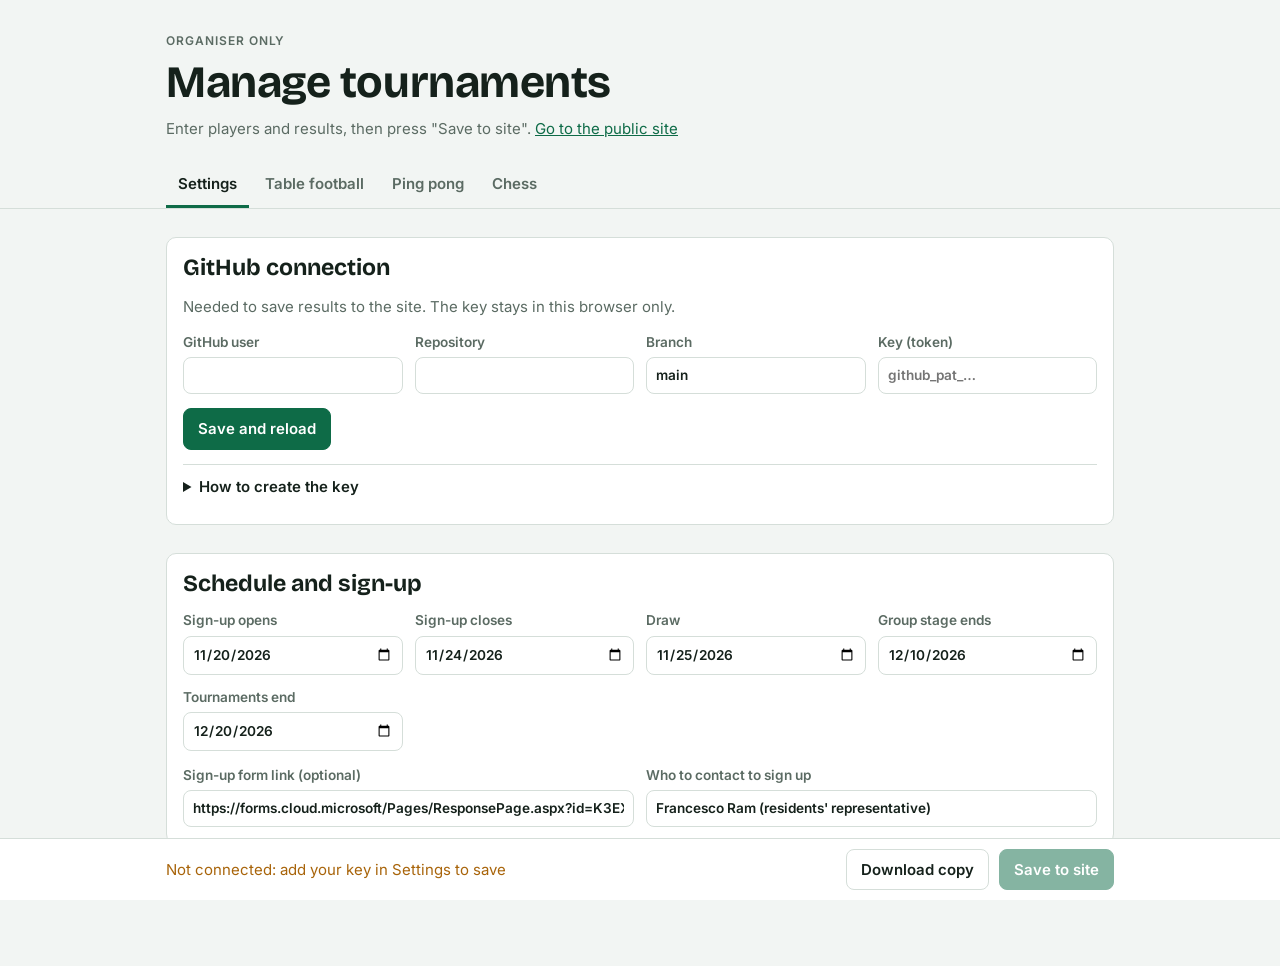
==== admin.html @ b1e3324e "Publish trial draw for ping pong and table football Co-Authored-By: Claude Opus 5.5 <noreply@anthrop" ====
<!doctype html>
<html lang="en">
<head>
<meta charset="utf-8">
<meta name="viewport" content="width=device-width, initial-scale=1, viewport-fit=cover">
<meta name="robots" content="noindex">
<title>Tournament Organiser</title>
<link rel="preconnect" href="https://fonts.googleapis.com">
<link rel="preconnect" href="https://fonts.gstatic.com" crossorigin>
<link rel="stylesheet" href="https://fonts.googleapis.com/css2?family=Bricolage+Grotesque:opsz,wght@12..96,600;12..96,700&family=Inter:wght@400;500;600;700&family=JetBrains+Mono:wght@500;700&display=swap">
<link rel="stylesheet" href="css/style.css?v=20261126c">
<style>
  .match-edit { display: grid; grid-template-columns: 1fr auto 1fr; gap: 8px; align-items: center; padding: 8px 0; border-top: 1px solid var(--line); }
  .match-edit:first-child { border-top: 0; }
  .match-edit .a { text-align: right; }
  .match-edit .inputs { display: flex; gap: 4px; align-items: center; }
  .match-edit.tie .inputs input { border-color: var(--danger); }
  .confirm { display: flex; flex-wrap: wrap; gap: 8px; align-items: center; padding: 10px 12px; border-radius: 8px; background: var(--surface-2); }
  .form-grid { display: grid; gap: 12px; grid-template-columns: repeat(auto-fit, minmax(min(100%, 190px), 1fr)); }
  .form-grid label input, .form-grid label select { width: 100%; }
  #stato.ok { color: var(--ok); } #stato.err { color: var(--danger); } #stato.warn { color: var(--warn); }
</style>
</head>
<body>
<header class="top">
  <div class="wrap">
    <span class="eyebrow">Organiser only</span>
    <h1 style="margin-top:6px">Manage tournaments</h1>
    <p>Enter players and results, then press "Save to site". <a href="./">Go to the public site</a></p>
  </div>
</header>
<nav class="tabs" aria-label="Sections">
  <div class="wrap">
    <a href="#impostazioni" data-tab="impostazioni">Settings</a>
    <a href="#biliardino" data-tab="biliardino" style="--tab-color:var(--biliardino)">Table football</a>
    <a href="#pingpong" data-tab="pingpong" style="--tab-color:var(--pingpong)">Ping pong</a>
    <a href="#scacchi" data-tab="scacchi" style="--tab-color:var(--scacchi)">Chess</a>
  </div>
</nav>
<main class="wrap">
  <div id="view"><p class="muted">Loading…</p></div>
</main>
<div class="savebar">
  <div class="wrap">
    <span id="stato" class="muted">No changes</span>
    <div class="row">
      <button id="scarica" type="button">Download copy</button>
      <button id="salva" type="button" class="primary" disabled>Save to site</button>
    </div>
  </div>
</div>

<script src="js/engine.js?v=20261126c"></script>
<script src="js/vista.js?v=20261126c"></script>
<script>
(function () {
  'use strict';
  var T = window.Tornei, V = window.Vista, esc = V.esc;
  var FILE = 'data/tornei.json';
  var dati = null, sha = null, modificato = false, conferma = null, avviso = {};

  /* ---------- Settings and local storage ---------- */
  function leggi(k) { try { return localStorage.getItem(k); } catch (e) { return null; } }
  function scrivi(k, v) { try { if (v === null) localStorage.removeItem(k); else localStorage.setItem(k, v); } catch (e) {} }

  function repoPredefinito() {
    var h = location.hostname, p = location.pathname.split('/').filter(Boolean);
    if (/\.github\.io$/.test(h)) return { owner: h.split('.')[0], repo: p.length && !/\.html$/.test(p[0]) ? p[0] : h };
    return { owner: '', repo: '' };
  }
  var cfg = (function () {
    var d = repoPredefinito();
    return {
      owner: leggi('tornei.owner') || d.owner,
      repo: leggi('tornei.repo') || d.repo,
      branch: leggi('tornei.branch') || 'main',
      token: leggi('tornei.token') || ''
    };
  })();

  function api(path, opts) {
    opts = opts || {};
    opts.headers = Object.assign({ 'Accept': 'application/vnd.github+json', 'X-GitHub-Api-Version': '2022-11-28' }, opts.headers || {});
    if (cfg.token) opts.headers.Authorization = 'Bearer ' + cfg.token;
    return fetch('https://api.github.com/repos/' + cfg.owner + '/' + cfg.repo + path, opts).then(function (r) {
      return r.json().catch(function () { return {}; }).then(function (j) {
        if (!r.ok) { var e = new Error(j.message || ('Error ' + r.status)); e.status = r.status; throw e; }
        return j;
      });
    });
  }
  function b64enc(s) { return btoa(unescape(encodeURIComponent(s))); }
  function b64dec(s) { return decodeURIComponent(escape(atob(s.replace(/\n/g, '')))); }

  function stato(testo, cls) {
    var el = document.getElementById('stato');
    el.textContent = testo; el.className = cls || 'muted';
  }
  function segnaModifica() {
    modificato = true;
    scrivi('tornei.bozza', JSON.stringify({ dati: dati, sha: sha, quando: Date.now() }));
    stato('Unsaved changes', 'warn');
    document.getElementById('salva').disabled = !cfg.token;
  }

  function carica() {
    var bozza = null;
    try { bozza = JSON.parse(leggi('tornei.bozza') || 'null'); } catch (e) {}
    var p = (cfg.token && cfg.owner && cfg.repo)
      ? api('/contents/' + FILE + '?ref=' + encodeURIComponent(cfg.branch) + '&t=' + Date.now()).then(function (j) { sha = j.sha; return JSON.parse(b64dec(j.content)); })
      : fetch(FILE + '?v=' + Date.now(), { cache: 'no-store' }).then(function (r) { return r.json(); });
    p.then(function (d) {
      dati = d;
      if (bozza && bozza.dati && bozza.sha === sha && JSON.stringify(bozza.dati) !== JSON.stringify(d)) {
        avviso.bozza = bozza;
      }
      stato(cfg.token ? 'Connected to GitHub' : 'Not connected: add your key in Settings to save', cfg.token ? 'ok' : 'warn');
      render();
    }).catch(function (e) {
      document.getElementById('view').innerHTML = '<div class="stack"><p class="notice err">Could not load the data: ' + esc(e.message) +
        '. Check the settings.</p></div>';
      renderImpostazioni(true);
    });
  }

  function salva() {
    if (!cfg.token) { location.hash = '#impostazioni'; return; }
    var btn = document.getElementById('salva');
    btn.disabled = true; stato('Saving…');
    dati.aggiornato = new Date().toISOString();
    var corpo = { message: 'Update tournaments', content: b64enc(JSON.stringify(dati, null, 2) + '\n'), branch: cfg.branch };
    if (sha) corpo.sha = sha;
    api('/contents/' + FILE, { method: 'PUT', body: JSON.stringify(corpo), headers: { 'Content-Type': 'application/json' } })
      .then(function (j) {
        sha = j.content.sha; modificato = false; scrivi('tornei.bozza', null);
        stato('Saved. The public site updates within 1–2 minutes.', 'ok');
      })
      .catch(function (e) {
        btn.disabled = false;
        if (e.status === 409) stato('The file was changed somewhere else. Reload the page and enter your latest changes again.', 'err');
        else if (e.status === 401 || e.status === 403) stato('The GitHub key is not valid or does not have write permission.', 'err');
        else stato('Save failed: ' + e.message, 'err');
      });
  }

  function scaricaCopia() {
    if (!dati) return;
    var blob = new Blob([JSON.stringify(dati, null, 2) + '\n'], { type: 'application/json' });
    var a = document.createElement('a');
    a.href = URL.createObjectURL(blob); a.download = 'tornei.json';
    document.body.appendChild(a); a.click(); a.remove();
  }

  /* ---------- Views ---------- */
  function render() {
    var tab = (location.hash || '#impostazioni').slice(1);
    if (['impostazioni'].concat(T.GIOCHI).indexOf(tab) < 0) tab = 'impostazioni';
    document.querySelectorAll('nav.tabs a').forEach(function (a) {
      if (a.dataset.tab === tab) a.setAttribute('aria-current', 'page'); else a.removeAttribute('aria-current');
    });
    if (!dati) return renderImpostazioni(true);
    if (tab === 'impostazioni') renderImpostazioni(false);
    else renderGioco(tab);
  }

  function renderImpostazioni(soloCollegamento) {
    var h = '<div class="stack-lg">';
    if (avviso.bozza) {
      h += '<div class="confirm"><span>You have unsaved changes from ' + new Date(avviso.bozza.quando).toLocaleString('en-GB') + '.</span>' +
        '<button type="button" data-azione="riprendi-bozza" class="primary">Restore</button><button type="button" data-azione="scarta-bozza">Discard</button></div>';
    }
    h += '<section class="card stack"><h2>GitHub connection</h2>' +
      '<p class="muted">Needed to save results to the site. The key stays in this browser only.</p>' +
      '<div class="form-grid">' +
      campo('cfg-owner', 'GitHub user', cfg.owner) +
      campo('cfg-repo', 'Repository', cfg.repo) +
      campo('cfg-branch', 'Branch', cfg.branch) +
      '<label for="cfg-token">Key (token)<input id="cfg-token" type="password" autocomplete="off" value="' + esc(cfg.token) + '" placeholder="github_pat_…"></label>' +
      '</div><div class="row"><button type="button" class="primary" data-azione="collega">Save and reload</button>' +
      (cfg.token ? '<button type="button" data-azione="scollega">Remove key</button>' : '') + '</div>' +
      '<details><summary>How to create the key</summary><ol style="margin:8px 0 0;padding-left:1.2rem;display:flex;flex-direction:column;gap:4px">' +
      '<li>Open <a href="https://github.com/settings/personal-access-tokens/new" target="_blank" rel="noopener">github.com/settings/personal-access-tokens/new</a>.</li>' +
      '<li>Name: "Tournaments". Expiration: at least until the end of January.</li>' +
      '<li>Repository access: "Only select repositories", then pick the tournaments repository.</li>' +
      '<li>Permissions → Repository permissions → Contents: "Read and write".</li>' +
      '<li>Generate the key, copy it and paste it above. Don\'t share it with anyone.</li></ol></details>' +
      '</section>';

    if (!soloCollegamento && dati) {
      var cal = dati.calendario;
      h += '<section class="card stack"><h2>Schedule and sign-up</h2><div class="form-grid">' +
        campoData('cal-aperturaIscrizioni', 'Sign-up opens', cal.aperturaIscrizioni) +
        campoData('cal-chiusuraIscrizioni', 'Sign-up closes', cal.chiusuraIscrizioni) +
        campoData('cal-sorteggio', 'Draw', cal.sorteggio) +
        campoData('cal-fineGironi', 'Group stage ends', cal.fineGironi) +
        campoData('cal-finali', 'Tournaments end', cal.finali) +
        '</div><div class="form-grid">' +
        campo('gen-linkIscrizioni', 'Sign-up form link (optional)', dati.linkIscrizioni, 'https://forms.gle/…') +
        campo('gen-contatto', 'Who to contact to sign up', dati.contatto) +
        '</div></section>';
    }
    document.getElementById('view').innerHTML = h + '</div>';
  }

  function campo(id, etichetta, valore, ph) {
    return '<label for="' + id + '">' + esc(etichetta) + '<input id="' + id + '" value="' + esc(valore || '') + '"' + (ph ? ' placeholder="' + esc(ph) + '"' : '') + '></label>';
  }
  function campoData(id, etichetta, valore) {
    return '<label for="' + id + '">' + esc(etichetta) + '<input type="date" id="' + id + '" value="' + esc(valore || '') + '"></label>';
  }

  function bottoneConferma(chiave, etichetta, domanda, cls) {
    if (conferma === chiave) {
      return '<div class="confirm"><span>' + esc(domanda) + '</span><button type="button" class="primary" data-azione="' + chiave + '">Yes, go ahead</button>' +
        '<button type="button" data-azione="annulla-conferma">Cancel</button></div>';
    }
    return '<button type="button" class="' + (cls || '') + '" data-chiedi="' + chiave + '">' + esc(etichetta) + '</button>';
  }

  function renderGioco(k) {
    var g = dati.giochi[k], m = V.META[k], n = V.nomi(g);
    var h = '<div class="stack-lg" style="--c:' + m.colore + '">';
    h += '<div class="row" style="justify-content:space-between"><div class="row"><span class="dot"></span><h2>' + esc(m.nome) + '</h2></div>' +
      '<span class="chip">' + esc(V.statoGioco(k, g, dati).testo) + '</span></div>';

    if (g.fase === 'iscrizioni') {
      var righe = (g.iscritti || []).map(function (e) { return e.nome; }).join('\n');
      h += '<section class="card stack"><h3>Players</h3>' +
        '<p class="muted">One entry per line: the team name or nickname if given, otherwise the player\'s name. This list is shown on the public website, so never add room numbers or contact details.' +
        (k === 'biliardino' ? ' A ready team: "Team name (team)". A pair without a team name: "Name + Name". A player alone: just the name, and they are paired at random at the draw.' : '') + '</p>' +
        '<label for="iscritti-' + k + '">List<textarea id="iscritti-' + k + '" data-iscritti="' + k + '" placeholder="' + (k === 'biliardino' ? 'Goal Diggers\nThe Wall\nNick1' : 'Pongasaurus\nSmash Bro\nNet Ninja') + '">' + esc(righe) + '</textarea></label>' +
        '<p class="muted" id="conteggio-' + k + '">' + conteggio(k, g) + '</p>' +
        '<div class="form-grid"><label for="num-' + k + '">Sign-ups shown on the site (used while the list above is empty)<input type="number" min="0" inputmode="numeric" id="num-' + k + '" data-num="' + k + '" value="' + esc(g.numeroIscritti || 0) + '"></label></div></section>';

      h += '<section class="card stack"><h3>Format and draw</h3><div class="form-grid">' +
        '<label for="formato-' + k + '">Format<select id="formato-' + k + '" data-formato="' + k + '">' +
        (k === 'scacchi' ? opt('automatico', 'Based on sign-ups (up to 8: round robin)', g.formato) : '') +
        opt('gironi', 'Groups + knockout', g.formato) +
        opt('campionato', 'One league, random opponents + knockout', g.formato) +
        opt('girone-unico', 'Single round robin, everyone plays everyone', g.formato) + '</select></label>' +
        (g.formato === 'gironi' ? numero('ng-' + k, 'Number of groups (empty = automatic)', g.numGironi || '', 'numGironi') : '') +
        (g.formato === 'campionato' ? numero('opp-' + k, 'Matches per team', g.avversari || 4, 'avversari') : '') +
        (g.formato !== 'girone-unico' && g.formato !== 'automatico' ? numero('q-' + k, g.formato === 'campionato' ? 'Teams to knockout' : 'Qualifiers per group', V.qualificatiDi(g), 'qualificati') : '') +
        '</div>' +
        '<p class="muted" id="anteprima-' + k + '">' + anteprimaSorteggio(k, g) + '</p>' +
        (avviso[k] ? '<p class="notice err">' + esc(avviso[k]) + '</p>' : '') +
        '<div>' + bottoneConferma('sorteggia-' + k, 'Run the draw', 'The draw closes sign-up and creates groups and matches. Go ahead?', 'primary') + '</div></section>';
    }

    if (g.fase === 'gironi') {
      var unico = V.formatoEffettivo(g) === 'girone-unico';
      var mancano = T.partiteMancanti(g.gironi);
      h += '<section class="card stack"><div class="form-grid">' + campoData('scad-gironi-' + k, 'Deadline for ' + (unico ? 'round robin' : 'group') + ' matches', g.scadenze.gironi) + '</div></section>';
      g.gironi.forEach(function (gr, gi) {
        h += '<section class="card stack"><h3>' + (unico ? 'Round robin' : V.formatoEffettivo(g) === 'campionato' ? 'League' : 'Group ' + esc(gr.nome)) + '</h3>' +
          V.tabellaClassifica(k, gr, n, V.qualificatiDi(g)) +
          '<div>' + gr.partite.map(function (p, pi) { return editPartita(k, p, n, 'g:' + gi + ':' + pi, true); }).join('') + '</div></section>';
      });
      h += '<section class="card stack">' + (mancano ? '<p class="muted">' + mancano + (mancano === 1 ? ' match' : ' matches') + ' still to play.</p>' : '<p>All matches have been played.</p>');
      if (!unico) {
        h += '<div>' + (mancano ? '<button type="button" disabled>Create knockout bracket</button>'
          : bottoneConferma('tabellone-' + k, 'Create knockout bracket', 'Create the bracket with the top ' + V.qualificatiDi(g) + (g.gironi.length > 1 ? ' of each group' : '') + '?', 'primary')) + '</div>';
      }
      h += '<div>' + bottoneConferma('annulla-sorteggio-' + k, 'Undo the draw', 'Delete groups and results and go back to sign-up?', 'danger') + '</div></section>';
    }

    if (g.fase === 'eliminazione') {
      var turni = T.turniEliminazione(g.eliminazione);
      turni.forEach(function (t, ti) {
        h += '<section class="card stack"><div class="row" style="justify-content:space-between"><h3>' + esc(t.nome) + '</h3>' +
          '<label for="scad-el-' + k + '-' + ti + '" style="flex-direction:row;align-items:center;gap:8px">By<input type="date" id="scad-el-' + k + '-' + ti + '" data-scad-el="' + k + ':' + ti + '" value="' + esc(g.scadenze.eliminazione[ti] || '') + '"></label></div><div>';
        t.partite.forEach(function (p) {
          if (p.bye && ti === 0) { h += '<div class="match-edit"><span class="a">' + esc(n[p.vincitore] || '') + '</span><span class="muted">bye</span><span></span></div>'; return; }
          if (!p.pronta) { h += '<div class="match-edit"><span class="a muted">' + (p.a ? esc(n[p.a]) : 'TBD') + '</span><span class="muted">–</span><span class="muted">' + (p.b ? esc(n[p.b]) : 'TBD') + '</span></div>'; return; }
          h += editPartita(k, p, n, 'k:' + p.id, false);
        });
        h += '</div></section>';
      });
      h += '<section class="card stack"><h3>Preview</h3>' + V.tabelloneHtml(k, g, n) + '</section>';
      h += '<div>' + bottoneConferma('torna-gironi-' + k, 'Delete bracket and go back to groups', 'Delete the bracket and its results?', 'danger') + '</div>';
    }

    document.getElementById('view').innerHTML = h + '</div>';
  }

  function numero(id, etichetta, valore, campo) {
    return '<label for="' + id + '">' + esc(etichetta) + '<input type="number" min="1" inputmode="numeric" id="' + id + '" data-campo="' + campo + '" value="' + esc(valore) + '"></label>';
  }

  function opt(v, t, sel) { return '<option value="' + v + '"' + (v === sel ? ' selected' : '') + '>' + esc(t) + '</option>'; }

  function conteggio(k, g) {
    var nn = (g.iscritti || []).length;
    if (k !== 'biliardino') return nn + ' signed up';
    var coppie = 0, singoli = 0;
    g.iscritti.forEach(function (e) { if ((e.nome.indexOf('+') >= 0 || /\(team\)\s*$/i.test(e.nome))) coppie++; else singoli++; });
    return coppie + ' teams already formed, ' + singoli + ' single players to pair' + (singoli % 2 ? ' (odd number: one is missing a partner)' : '');
  }

  function anteprimaSorteggio(k, g) {
    var nn = (g.iscritti || []).length;
    if (k === 'biliardino') {
      var c = 0, s = 0; g.iscritti.forEach(function (e) { if ((e.nome.indexOf('+') >= 0 || /\(team\)\s*$/i.test(e.nome))) c++; else s++; });
      nn = c + Math.floor(s / 2);
    }
    if (nn < 2) return 'At least 2 ' + (k === 'biliardino' ? 'teams' : 'players') + ' are needed for the draw.';
    var f = g.formato === 'automatico' ? (nn <= 8 ? 'girone-unico' : 'gironi') : g.formato;
    if (f === 'campionato') {
      var d = g.avversari || 4;
      if (d >= nn || (nn * d) % 2) return 'With ' + nn + ' entries, ' + d + ' matches each is not possible: change the number of matches per team.';
      return 'With ' + nn + ' entries: one league, ' + d + ' matches each against random opponents (' + (nn * d / 2) + ' matches in total), then a knockout with the top ' + V.qualificatiDi(g) + '.';
    }
    if (f === 'girone-unico') return 'With ' + nn + ' entries: one round robin of ' + (nn * (nn - 1) / 2) + ' matches, ' + (nn - 1) + ' each.';
    var ng = T.numeroGironi(nn, f, g.numGironi);
    var dim = []; for (var i = 0; i < ng; i++) dim.push(0); for (var j = 0; j < nn; j++) dim[j % ng]++;
    return 'With ' + nn + ' entries: ' + ng + (ng === 1 ? ' group of ' : ' groups of ') + dim.join(', ') + ', then a knockout with the top ' + V.qualificatiDi(g) + ' of each group.';
  }

  function editPartita(k, p, n, rif, girone) {
    var tie = T.giocata(p) && Number(p.ra) === Number(p.rb) && !(k === 'scacchi' && girone);
    var inputs;
    if (k === 'scacchi') {
      var val = T.giocata(p) ? p.ra + '-' + p.rb : '';
      inputs = '<select data-ris-scacchi="' + rif + '" aria-label="Result">' +
        opt('', '—', val) + opt('1-0', '1 – 0', val) + (girone ? opt('0.5-0.5', '½ – ½', val) : '') + opt('0-1', '0 – 1', val) + '</select>';
    } else {
      inputs = '<input class="sc" type="number" min="0" max="2" inputmode="numeric" data-ris="' + rif + ':a" value="' + esc(p.ra === null ? '' : p.ra) + '" aria-label="Score ' + esc(n[p.a]) + '">' +
        '<span class="muted">–</span>' +
        '<input class="sc" type="number" min="0" max="2" inputmode="numeric" data-ris="' + rif + ':b" value="' + esc(p.rb === null ? '' : p.rb) + '" aria-label="Score ' + esc(n[p.b]) + '">';
    }
    return '<div class="match-edit' + (tie ? ' tie' : '') + '"><span class="a">' + esc(n[p.a]) + '</span><span class="inputs">' + inputs + '</span><span>' + esc(n[p.b]) + '</span></div>' +
      (tie ? '<p class="notice err" style="margin:0 0 6px">A draw is not possible here: correct the score.</p>' : '') +
      (k !== 'scacchi' && T.giocata(p) && Math.max(Number(p.ra), Number(p.rb)) !== 2 ? '<p class="notice err" style="margin:0 0 6px">Best of 3: the winner must have 2.</p>' : '');
  }

  /* ---------- Data changes ---------- */
  function trovaPartita(k, rif) {
    var g = dati.giochi[k], p = rif.split(':');
    if (p[0] === 'g') return g.gironi[Number(p[1])].partite[Number(p[2])];
    var id = p[1];
    if (!g.eliminazione.risultati[id]) g.eliminazione.risultati[id] = { ra: null, rb: null };
    return g.eliminazione.risultati[id];
  }

  function tabAttivo() { return (location.hash || '#impostazioni').slice(1); }

  function sorteggia(k) {
    var g = dati.giochi[k];
    var nomiLista = g.iscritti.map(function (e) { return e.nome; });
    if (k === 'biliardino') {
      var c = T.formaCoppie(nomiLista);
      if (c.spaiato) { avviso[k] = c.spaiato + ' has no partner: add or remove a single player before the draw.'; return; }
      nomiLista = c.squadre;
    }
    if (nomiLista.length < 2) { avviso[k] = 'At least 2 entries are needed.'; return; }
    delete avviso[k];
    g.iscritti = T.shuffle(nomiLista).map(function (nome, i) { return { id: 'e' + (i + 1), nome: nome }; });
    var f = g.formato === 'automatico' ? (g.iscritti.length <= 8 ? 'girone-unico' : 'gironi') : g.formato;
    g.formatoUsato = f;
    var ids = g.iscritti.map(function (e) { return e.id; });
    try {
      g.gironi = f === 'campionato' ? T.sorteggiaCampionato(ids, g.avversari || 4) : T.sorteggiaGironi(ids, f, g.numGironi);
    } catch (err) { avviso[k] = err.message; g.fase = 'iscrizioni'; delete g.formatoUsato; return; }
    g.scadenze.gironi = f === 'girone-unico' ? dati.calendario.finali : dati.calendario.fineGironi;
    g.fase = 'gironi';
  }

  function creaTabellone(k) {
    var g = dati.giochi[k];
    g.eliminazione = T.creaEliminazione(k, g.gironi, V.qualificatiDi(g));
    var nt = T.turniEliminazione(g.eliminazione).length;
    g.scadenze.eliminazione = T.scadenzeEliminazione(g.scadenze.gironi || dati.calendario.fineGironi, dati.calendario.finali, nt);
    g.fase = 'eliminazione';
  }

  document.addEventListener('click', function (ev) {
    var b = ev.target.closest('button'); if (!b) return;
    if (b.dataset.chiedi) { conferma = b.dataset.chiedi; render(); return; }
    var a = b.dataset.azione; if (!a) return;
    var k = tabAttivo();
    conferma = null;
    if (a === 'annulla-conferma') return render();
    if (a === 'collega') {
      cfg.owner = document.getElementById('cfg-owner').value.trim();
      cfg.repo = document.getElementById('cfg-repo').value.trim();
      cfg.branch = document.getElementById('cfg-branch').value.trim() || 'main';
      cfg.token = document.getElementById('cfg-token').value.trim();
      scrivi('tornei.owner', cfg.owner); scrivi('tornei.repo', cfg.repo); scrivi('tornei.branch', cfg.branch); scrivi('tornei.token', cfg.token || null);
      stato('Reloading…'); return carica();
    }
    if (a === 'scollega') { cfg.token = ''; scrivi('tornei.token', null); stato('Key removed', 'warn'); document.getElementById('salva').disabled = true; return render(); }
    if (a === 'riprendi-bozza') { dati = avviso.bozza.dati; delete avviso.bozza; segnaModifica(); return render(); }
    if (a === 'scarta-bozza') { delete avviso.bozza; scrivi('tornei.bozza', null); return render(); }
    if (a === 'sorteggia-' + k) { sorteggia(k); if (!avviso[k]) segnaModifica(); return render(); }
    if (a === 'tabellone-' + k) { creaTabellone(k); segnaModifica(); return render(); }
    if (a === 'annulla-sorteggio-' + k) {
      var g = dati.giochi[k];
      g.fase = 'iscrizioni'; g.gironi = []; g.eliminazione = null; delete g.formatoUsato;
      if (k === 'biliardino') g.iscritti.forEach(function (e) { if (e.nome.indexOf('+') < 0 && !/\(team\)\s*$/i.test(e.nome)) e.nome += ' (team)'; });
      segnaModifica(); return render();
    }
    if (a === 'torna-gironi-' + k) { var g2 = dati.giochi[k]; g2.fase = 'gironi'; g2.eliminazione = null; g2.scadenze.eliminazione = []; segnaModifica(); return render(); }
  });

  document.addEventListener('input', function (ev) {
    var el = ev.target;
    if (el.dataset.iscritti) {
      var k = el.dataset.iscritti;
      dati.giochi[k].iscritti = el.value.split('\n').map(function (s) { return s.trim(); }).filter(Boolean)
        .map(function (nome, i) { return { id: 'e' + (i + 1), nome: nome }; });
      segnaModifica();
      document.getElementById('conteggio-' + k).textContent = conteggio(k, dati.giochi[k]);
      document.getElementById('anteprima-' + k).textContent = anteprimaSorteggio(k, dati.giochi[k]);
    }
  });

  document.addEventListener('change', function (ev) {
    var el = ev.target, k = tabAttivo();
    if (el.dataset.num) { dati.giochi[el.dataset.num].numeroIscritti = Number(el.value) || 0; return segnaModifica(); }
    if (el.dataset.campo) { var gg = dati.giochi[k]; if (el.value === '') delete gg[el.dataset.campo]; else gg[el.dataset.campo] = Number(el.value); segnaModifica(); return render(); }
    if (el.dataset.formato) { dati.giochi[el.dataset.formato].formato = el.value; segnaModifica(); return render(); }
    if (el.dataset.ris) {
      var p = el.dataset.ris.split(':'), lato = p.pop();
      var m = trovaPartita(k, p.join(':'));
      m[lato === 'a' ? 'ra' : 'rb'] = el.value === '' ? null : Number(el.value);
      segnaModifica(); return render();
    }
    if (el.dataset.risScacchi) {
      var mm = trovaPartita(k, el.dataset.risScacchi);
      if (!el.value) { mm.ra = null; mm.rb = null; }
      else { var v = el.value.split('-'); mm.ra = Number(v[0]); mm.rb = Number(v[1]); }
      segnaModifica(); return render();
    }
    if (el.dataset.scadEl) {
      var q = el.dataset.scadEl.split(':');
      dati.giochi[q[0]].scadenze.eliminazione[Number(q[1])] = el.value;
      return segnaModifica();
    }
    if (el.id.indexOf('scad-gironi-') === 0) { dati.giochi[el.id.slice(12)].scadenze.gironi = el.value; return segnaModifica(); }
    if (el.id.indexOf('cal-') === 0) { dati.calendario[el.id.slice(4)] = el.value; return segnaModifica(); }
    if (el.id.indexOf('gen-') === 0) { dati[el.id.slice(4)] = el.value.trim(); return segnaModifica(); }
  });

  document.getElementById('salva').addEventListener('click', salva);
  document.getElementById('scarica').addEventListener('click', scaricaCopia);
  window.addEventListener('hashchange', function () { conferma = null; render(); });
  window.addEventListener('beforeunload', function (e) { if (modificato) { e.preventDefault(); e.returnValue = ''; } });
  carica();
})();
</script>
</body>
</html>
---- css/style.css ----
/* Layout: colonna centrale stretta, schede per gioco, tabelloni scorrevoli in orizzontale. */
:root {
  --bg: #f2f5f3;
  --surface: #ffffff;
  --surface-2: #e8eeea;
  --ink: #15211b;
  --muted: #5b6b63;
  --line: #d5ded9;
  --accent: #0e6b47;
  --accent-ink: #ffffff;
  --biliardino: #0e6b47;
  --pingpong: #1f5fa6;
  --scacchi: #8a5a1e;
  --ok: #1e7a3c;
  --warn: #a8640a;
  --danger: #b3261e;
  --font-display: "Bricolage Grotesque", "Inter", system-ui, sans-serif;
  --font-body: "Inter", system-ui, -apple-system, "Segoe UI", sans-serif;
  --font-mono: "JetBrains Mono", ui-monospace, "SFMono-Regular", Menlo, monospace;
  --radius: 10px;
  color-scheme: light;
}
@media (prefers-color-scheme: dark) {
  :root {
    --bg: #0f1513;
    --surface: #17201c;
    --surface-2: #1e2924;
    --ink: #e6eee9;
    --muted: #93a39a;
    --line: #2a3631;
    --accent: #3fb37f;
    --accent-ink: #08130e;
    --biliardino: #3fb37f;
    --pingpong: #6fa3e0;
    --scacchi: #d29b55;
    --ok: #5cc67f;
    --warn: #e0a54a;
    --danger: #f08a80;
    color-scheme: dark;
  }
}

* { box-sizing: border-box; }
[hidden] { display: none !important; }
html { -webkit-text-size-adjust: 100%; }
body {
  margin: 0;
  background: var(--bg);
  color: var(--ink);
  font: 15px/1.55 var(--font-body);
}
.wrap {
  max-width: 980px;
  margin: 0 auto;
  padding-left: max(16px, env(safe-area-inset-left, 0px));
  padding-right: max(16px, env(safe-area-inset-right, 0px));
}
h1, h2, h3 { font-family: var(--font-display); line-height: 1.15; text-wrap: balance; margin: 0; }
h1 { font-size: clamp(1.9rem, 5vw, 2.8rem); font-weight: 700; letter-spacing: -0.01em; }
h2 { font-size: 1.45rem; font-weight: 700; }
h3 { font-size: 1.08rem; font-weight: 650; }
p { margin: 0; max-width: 65ch; }
a { color: var(--accent); }
.muted { color: var(--muted); }
.mono, .score { font-family: var(--font-mono); font-variant-numeric: tabular-nums; }
.eyebrow { font-size: 0.75rem; letter-spacing: 0.08em; text-transform: uppercase; color: var(--muted); font-weight: 600; }
.stack { display: flex; flex-direction: column; gap: 14px; }
.stack-lg { display: flex; flex-direction: column; gap: 28px; }
.row { display: flex; flex-wrap: wrap; gap: 10px; align-items: center; }

/* Testata */
header.top { padding-block: 28px 0; }
.top .row { justify-content: space-between; }
.top p { margin-top: 8px; color: var(--muted); }
nav.tabs {
  position: sticky; top: 0; z-index: 5;
  background: var(--bg);
  border-bottom: 1px solid var(--line);
  margin-top: 20px;
}
nav.tabs .wrap { display: flex; gap: 4px; overflow-x: auto; scrollbar-width: none; }
nav.tabs a {
  flex: 0 0 auto;
  padding: 12px 12px 10px;
  text-decoration: none;
  color: var(--muted);
  font-weight: 600;
  border-bottom: 3px solid transparent;
}
nav.tabs a[aria-current="page"] { color: var(--ink); border-bottom-color: var(--tab-color, var(--accent)); }
nav.tabs a:focus-visible, button:focus-visible, input:focus-visible, select:focus-visible, textarea:focus-visible {
  outline: 2px solid var(--accent); outline-offset: 2px;
}
main { padding-block: 28px 60px; }

/* Superfici */
.card { background: var(--surface); border: 1px solid var(--line); border-radius: var(--radius); padding: 16px; min-width: 0; }
.grid { display: grid; gap: 14px; grid-template-columns: repeat(auto-fit, minmax(min(100%, 260px), 1fr)); }
.grid.gironi { grid-template-columns: repeat(auto-fit, minmax(min(100%, 380px), 1fr)); }
.chip {
  display: inline-flex; align-items: center; gap: 6px;
  font-size: 0.78rem; font-weight: 600;
  padding: 3px 9px; border-radius: 999px;
  background: var(--surface-2); color: var(--muted);
  white-space: nowrap;
}
.chip.ok { color: var(--ok); }
.chip.warn { color: var(--warn); }
.chip.live::before { content: ""; width: 7px; height: 7px; border-radius: 50%; background: var(--ok); }
.dot { width: 10px; height: 10px; border-radius: 3px; background: var(--c, var(--accent)); flex: 0 0 auto; }

/* Calendario */
.timeline { list-style: none; margin: 0; padding: 0; display: flex; flex-direction: column; }
.timeline li { display: grid; grid-template-columns: 7.5rem 1fr; gap: 14px; padding: 10px 0; border-top: 1px solid var(--line); }
.timeline li:first-child { border-top: 0; }
.timeline .when { font-family: var(--font-mono); font-size: 0.85rem; color: var(--muted); padding-top: 2px; }
.timeline li.now .when { color: var(--accent); font-weight: 700; }

/* Tabelle */
.table-wrap { overflow-x: auto; }
table { border-collapse: collapse; width: 100%; font-variant-numeric: tabular-nums; }
th, td { padding: 7px 6px; text-align: left; border-bottom: 1px solid var(--line); white-space: nowrap; }
th { font-size: 0.75rem; text-transform: uppercase; letter-spacing: 0.06em; color: var(--muted); font-weight: 600; }
td.num, th.num { text-align: right; font-family: var(--font-mono); }
td.name { white-space: normal; min-width: 9rem; }
tr.qual td:first-child { box-shadow: inset 3px 0 0 var(--c, var(--accent)); }

/* Partite */
.matches { list-style: none; margin: 0; padding: 0; }
.matches li {
  display: grid; grid-template-columns: 1fr auto 1fr; gap: 10px; align-items: center;
  padding: 8px 0; border-top: 1px solid var(--line);
}
.matches li:first-child { border-top: 0; }
.matches .a { text-align: right; }
.matches .score { min-width: 4.2rem; text-align: center; font-weight: 700; }
.matches .score.pending { color: var(--muted); font-weight: 500; font-size: 0.8rem; }
.win { font-weight: 700; }
.lose { color: var(--muted); }

/* Tabellone */
.bracket { display: flex; gap: 18px; overflow-x: auto; padding-bottom: 8px; }
.bracket .col { display: flex; flex-direction: column; justify-content: space-around; gap: 12px; min-width: 200px; flex: 0 0 200px; }
.bracket .col h3 { font-size: 0.85rem; color: var(--muted); font-family: var(--font-body); font-weight: 600; text-transform: uppercase; letter-spacing: 0.06em; }
.bracket .col .colhead { display: flex; flex-direction: column; gap: 2px; }
.bm { background: var(--surface); border: 1px solid var(--line); border-radius: 8px; overflow: hidden; }
.bm .side { display: flex; justify-content: space-between; gap: 8px; padding: 6px 10px; }
.bm .side + .side { border-top: 1px solid var(--line); }
.bm .side .score { font-weight: 700; }
.bm .tbd { color: var(--muted); font-style: italic; }
.bm.bye { opacity: 0.6; }
.champion {
  display: flex; gap: 14px; align-items: center;
  border: 2px solid var(--c, var(--accent));
}
.champion strong { font-family: var(--font-display); font-size: 1.3rem; }

/* Regolamento */
.rules h3 { margin-bottom: 6px; }
.rules ul { margin: 0; padding-left: 1.1rem; display: flex; flex-direction: column; gap: 4px; }
details { border-top: 1px solid var(--line); padding: 10px 0; }
summary { cursor: pointer; font-weight: 600; }

/* Moduli (pagina organizzatore) */
button, .btn {
  font: inherit; font-weight: 600;
  border: 1px solid var(--line); background: var(--surface); color: var(--ink);
  padding: 8px 14px; border-radius: 8px; cursor: pointer; text-decoration: none; display: inline-block;
}
button.primary { background: var(--accent); color: var(--accent-ink); border-color: var(--accent); }
button.danger { color: var(--danger); }
button:disabled { opacity: 0.5; cursor: not-allowed; }
input, select, textarea {
  font: inherit; color: var(--ink); background: var(--surface);
  border: 1px solid var(--line); border-radius: 8px; padding: 7px 9px; max-width: 100%;
}
textarea { width: 100%; min-height: 9rem; font-family: var(--font-body); }
input.sc { width: 3.4rem; text-align: center; font-family: var(--font-mono); }
label { display: flex; flex-direction: column; gap: 4px; font-size: 0.85rem; color: var(--muted); font-weight: 600; }
.notice { padding: 10px 12px; border-radius: 8px; background: var(--surface-2); }
.notice.err { color: var(--danger); }
.savebar {
  position: sticky; bottom: 0; z-index: 6;
  background: var(--surface); border-top: 1px solid var(--line);
  padding-block: 10px calc(10px + env(safe-area-inset-bottom, 0px));
}
.savebar .wrap { display: flex; flex-wrap: wrap; gap: 10px; align-items: center; justify-content: space-between; }

footer { padding-block: 24px 40px; color: var(--muted); font-size: 0.85rem; border-top: 1px solid var(--line); }

@media (max-width: 520px) {
  .timeline li { grid-template-columns: 1fr; gap: 2px; }
  .matches li { grid-template-columns: 1fr auto 1fr; gap: 6px; font-size: 0.92rem; }
}
@media (prefers-reduced-motion: reduce) { * { scroll-behavior: auto !important; transition: none !important; } }

/* Illustrazioni dei tavoli */
.banner { display: block; width: 100%; height: auto; border-radius: var(--radius); border: 1px solid var(--line); }
.banner.mini { height: 84px; border-radius: 8px; }
a.card.game-card { transition: transform .15s ease, border-color .15s ease; }
a.card.game-card:hover { border-color: var(--c, var(--accent)); transform: translateY(-2px); }
a.card.game-card:focus-visible { outline: 2px solid var(--accent); outline-offset: 2px; }
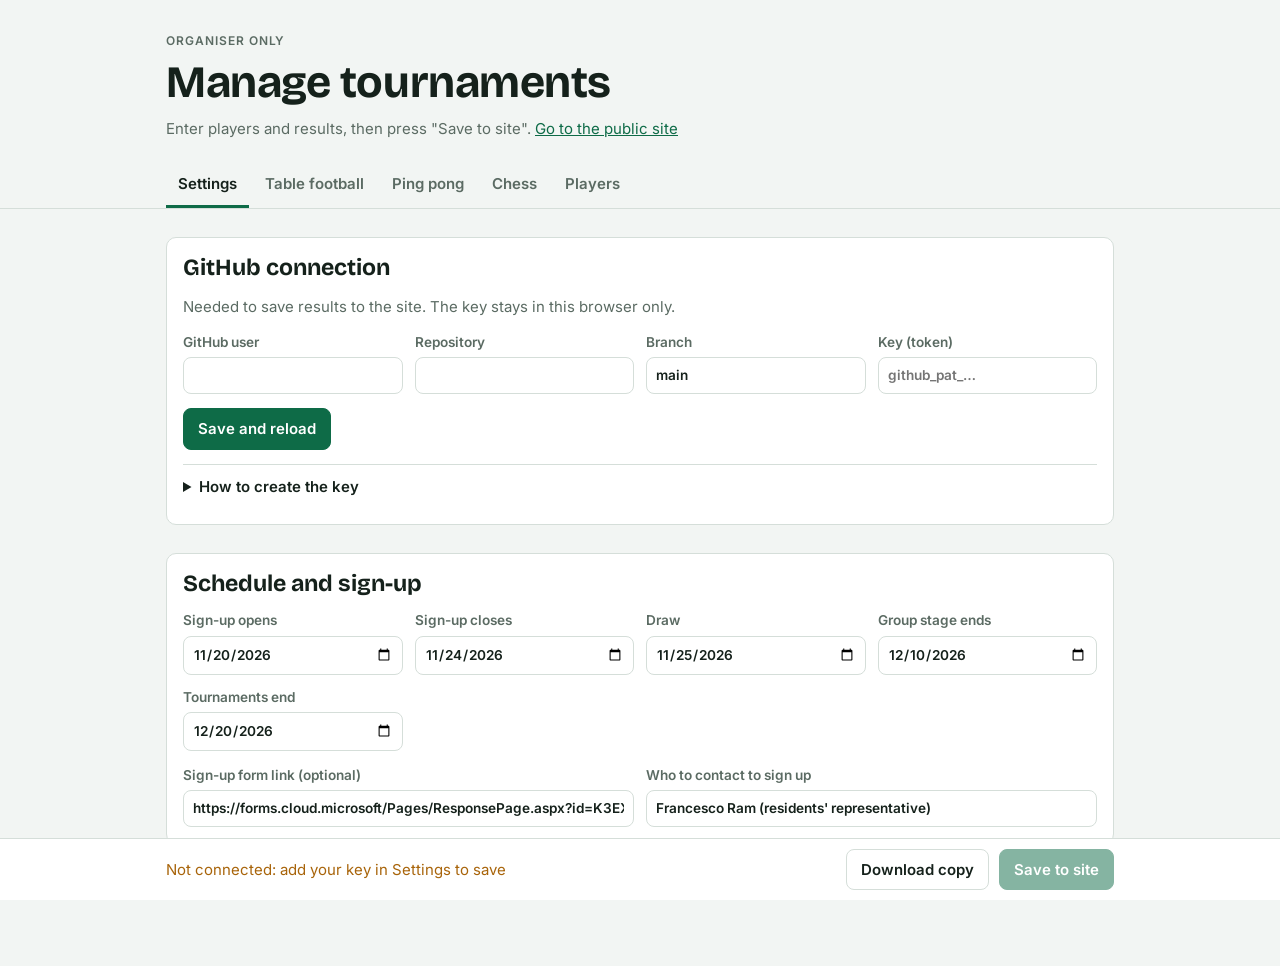
==== commit 12fd9fc9: "Admin: Players tab with contacts loaded from a local file (never saved to GitHub) Co-Authored-By: Cl" ====
--- a/admin.html
+++ b/admin.html
@@ -8,7 +8,7 @@
 <link rel="preconnect" href="https://fonts.googleapis.com">
 <link rel="preconnect" href="https://fonts.gstatic.com" crossorigin>
 <link rel="stylesheet" href="https://fonts.googleapis.com/css2?family=Bricolage+Grotesque:opsz,wght@12..96,600;12..96,700&family=Inter:wght@400;500;600;700&family=JetBrains+Mono:wght@500;700&display=swap">
-<link rel="stylesheet" href="css/style.css?v=20261126c">
+<link rel="stylesheet" href="css/style.css?v=20261128a">
 <style>
   .match-edit { display: grid; grid-template-columns: 1fr auto 1fr; gap: 8px; align-items: center; padding: 8px 0; border-top: 1px solid var(--line); }
   .match-edit:first-child { border-top: 0; }
@@ -35,6 +35,7 @@
     <a href="#biliardino" data-tab="biliardino" style="--tab-color:var(--biliardino)">Table football</a>
     <a href="#pingpong" data-tab="pingpong" style="--tab-color:var(--pingpong)">Ping pong</a>
     <a href="#scacchi" data-tab="scacchi" style="--tab-color:var(--scacchi)">Chess</a>
+    <a href="#giocatori" data-tab="giocatori">Players</a>
   </div>
 </nav>
 <main class="wrap">
@@ -50,8 +51,8 @@
   </div>
 </div>
 
-<script src="js/engine.js?v=20261126c"></script>
-<script src="js/vista.js?v=20261126c"></script>
+<script src="js/engine.js?v=20261128a"></script>
+<script src="js/vista.js?v=20261128a"></script>
 <script>
 (function () {
   'use strict';
@@ -154,13 +155,56 @@
   /* ---------- Views ---------- */
   function render() {
     var tab = (location.hash || '#impostazioni').slice(1);
-    if (['impostazioni'].concat(T.GIOCHI).indexOf(tab) < 0) tab = 'impostazioni';
+    if (['impostazioni', 'giocatori'].concat(T.GIOCHI).indexOf(tab) < 0) tab = 'impostazioni';
     document.querySelectorAll('nav.tabs a').forEach(function (a) {
       if (a.dataset.tab === tab) a.setAttribute('aria-current', 'page'); else a.removeAttribute('aria-current');
     });
     if (!dati) return renderImpostazioni(true);
     if (tab === 'impostazioni') renderImpostazioni(false);
+    else if (tab === 'giocatori') renderGiocatori();
     else renderGioco(tab);
+  }
+
+  /* ---------- Players and contacts (kept only in this browser, never saved to GitHub) ---------- */
+  function contatti() { try { return JSON.parse(leggi('tornei.contatti') || 'null'); } catch (e) { return null; } }
+
+  function linkTel(t) {
+    if (!t) return '<span class="muted">no number</span>';
+    var cifre = String(t).replace(/[^0-9]/g, '');
+    return '<a href="https://wa.me/' + cifre + '" target="_blank" rel="noopener">WhatsApp</a> · <a href="tel:+' + cifre + '">' + esc(t) + '</a>';
+  }
+
+  function renderGiocatori() {
+    var c = contatti();
+    var h = '<div class="stack-lg"><section class="card stack"><h2>Players and contacts</h2>' +
+      '<p class="muted">Real names and phone numbers stay in this browser only. They are never saved to GitHub, because the repository is public.</p>' +
+      '<div class="row"><label class="btn" style="cursor:pointer">' + (c ? 'Load a new contacts file' : 'Load contacts file') +
+      '<input id="file-contatti" type="file" accept=".json,application/json" style="display:none"></label>' +
+      (c ? '<button type="button" data-azione="togli-contatti">Remove from this browser</button>' : '') + '</div>' +
+      (avviso.contatti ? '<p class="notice err">' + esc(avviso.contatti) + '</p>' : '') +
+      (c ? '<p class="muted" style="font-size:.85rem">File from ' + esc(c.aggiornato || '?') + '.</p>' : '') + '</section>';
+    if (c) {
+      T.GIOCHI.forEach(function (k) {
+        var lista = (c.giochi && c.giochi[k]) || [];
+        var perNome = {}; lista.forEach(function (x) { perNome[x.nome] = x; });
+        var sulSito = (dati.giochi[k].iscritti || []).map(function (e) { return e.nome; }).sort(function (a, b) { return a.localeCompare(b); });
+        h += '<section class="card stack" style="--c:' + V.META[k].colore + '"><div class="row"><span class="dot"></span><h3>' + esc(V.META[k].nome) + ' (' + sulSito.length + ')</h3></div>' +
+          '<ul style="list-style:none;margin:0;padding:0;display:flex;flex-direction:column">';
+        sulSito.forEach(function (nome) {
+          var x = perNome[nome];
+          h += '<li style="padding:10px 0;border-top:1px solid var(--line)"><strong>' + esc(nome) + '</strong>';
+          if (!x) h += '<div class="muted">Not in the contacts file</div>';
+          else x.giocatori.forEach(function (gc) {
+            h += '<div style="margin-top:4px">' + esc(gc.nome) + (gc.nota ? ' <span class="muted">(' + esc(gc.nota) + ')</span>' : '') +
+              '<br><span style="font-size:.9rem">' + linkTel(gc.tel) + '</span>' +
+              (gc.email ? '<br><a class="muted" style="font-size:.85rem" href="mailto:' + esc(gc.email) + '">' + esc(gc.email) + '</a>' : '') + '</div>';
+          });
+          h += '</li>';
+        });
+        h += '</ul></section>';
+      });
+    }
+    document.getElementById('view').innerHTML = h + '</div>';
   }
 
   function renderImpostazioni(soloCollegamento) {
@@ -317,19 +361,27 @@
   }
 
   function editPartita(k, p, n, rif, girone) {
-    var tie = T.giocata(p) && Number(p.ra) === Number(p.rb) && !(k === 'scacchi' && girone);
-    var inputs;
+    var tie = T.giocata(p) && Number(p.ra) === Number(p.rb) && !(k === 'scacchi' && (girone || p.sp));
+    var inputs, extra = '';
     if (k === 'scacchi') {
-      var val = T.giocata(p) ? p.ra + '-' + p.rb : '';
-      inputs = '<select data-ris-scacchi="' + rif + '" aria-label="Result">' +
-        opt('', '—', val) + opt('1-0', '1 – 0', val) + (girone ? opt('0.5-0.5', '½ – ½', val) : '') + opt('0-1', '0 – 1', val) + '</select>';
+      var gamba = function (leg, label) {
+        var val = p[leg] || '';
+        return '<label class="muted" style="font-size:.8rem">' + label + ' <select data-leg="' + rif + ':' + leg + '" aria-label="' + label + '">' +
+          opt('', '—', val) + opt('1-0', '1 – 0', val) + opt('0.5-0.5', '½ – ½', val) + opt('0-1', '0 – 1', val) + '</select></label>';
+      };
+      inputs = gamba('l1', '1st') + gamba('l2', '2nd');
+      if (!girone && T.giocata(p) && Number(p.ra) === Number(p.rb)) {
+        var sv = p.sp || '';
+        extra = '<div class="match-edit"><span class="a muted">Tiebreak winner</span><span class="inputs"><select data-sp="' + rif + '" aria-label="Tiebreak winner">' +
+          opt('', '—', sv) + opt('a', n[p.a], sv) + opt('b', n[p.b], sv) + '</select></span><span></span></div>';
+      }
     } else {
       inputs = '<input class="sc" type="number" min="0" max="2" inputmode="numeric" data-ris="' + rif + ':a" value="' + esc(p.ra === null ? '' : p.ra) + '" aria-label="Score ' + esc(n[p.a]) + '">' +
         '<span class="muted">–</span>' +
         '<input class="sc" type="number" min="0" max="2" inputmode="numeric" data-ris="' + rif + ':b" value="' + esc(p.rb === null ? '' : p.rb) + '" aria-label="Score ' + esc(n[p.b]) + '">';
     }
-    return '<div class="match-edit' + (tie ? ' tie' : '') + '"><span class="a">' + esc(n[p.a]) + '</span><span class="inputs">' + inputs + '</span><span>' + esc(n[p.b]) + '</span></div>' +
-      (tie ? '<p class="notice err" style="margin:0 0 6px">A draw is not possible here: correct the score.</p>' : '') +
+    return '<div class="match-edit' + (tie ? ' tie' : '') + '"><span class="a">' + esc(n[p.a]) + '</span><span class="inputs">' + inputs + '</span><span>' + esc(n[p.b]) + '</span></div>' + extra +
+      (tie ? '<p class="notice err" style="margin:0 0 6px">' + (k === 'scacchi' ? 'Level after two games: choose the tiebreak winner.' : 'A draw is not possible here: correct the score.') + '</p>' : '') +
       (k !== 'scacchi' && T.giocata(p) && Math.max(Number(p.ra), Number(p.rb)) !== 2 ? '<p class="notice err" style="margin:0 0 6px">Best of 3: the winner must have 2.</p>' : '');
   }
 
@@ -388,6 +440,7 @@
       scrivi('tornei.owner', cfg.owner); scrivi('tornei.repo', cfg.repo); scrivi('tornei.branch', cfg.branch); scrivi('tornei.token', cfg.token || null);
       stato('Reloading…'); return carica();
     }
+    if (a === 'togli-contatti') { scrivi('tornei.contatti', null); delete avviso.contatti; return render(); }
     if (a === 'scollega') { cfg.token = ''; scrivi('tornei.token', null); stato('Key removed', 'warn'); document.getElementById('salva').disabled = true; return render(); }
     if (a === 'riprendi-bozza') { dati = avviso.bozza.dati; delete avviso.bozza; segnaModifica(); return render(); }
     if (a === 'scarta-bozza') { delete avviso.bozza; scrivi('tornei.bozza', null); return render(); }
@@ -425,10 +478,20 @@
       m[lato === 'a' ? 'ra' : 'rb'] = el.value === '' ? null : Number(el.value);
       segnaModifica(); return render();
     }
-    if (el.dataset.risScacchi) {
-      var mm = trovaPartita(k, el.dataset.risScacchi);
-      if (!el.value) { mm.ra = null; mm.rb = null; }
-      else { var v = el.value.split('-'); mm.ra = Number(v[0]); mm.rb = Number(v[1]); }
+    if (el.dataset.leg) {
+      var q1 = el.dataset.leg.split(':'), leg = q1.pop();
+      var mm = trovaPartita(k, q1.join(':'));
+      if (el.value) mm[leg] = el.value; else delete mm[leg];
+      if (mm.l1 && mm.l2) {
+        var a1 = mm.l1.split('-'), a2 = mm.l2.split('-');
+        mm.ra = Number(a1[0]) + Number(a2[0]); mm.rb = Number(a1[1]) + Number(a2[1]);
+      } else { mm.ra = null; mm.rb = null; }
+      if (mm.ra === null || mm.ra !== mm.rb) delete mm.sp;
+      segnaModifica(); return render();
+    }
+    if (el.dataset.sp) {
+      var ms = trovaPartita(k, el.dataset.sp);
+      if (el.value) ms.sp = el.value; else delete ms.sp;
       segnaModifica(); return render();
     }
     if (el.dataset.scadEl) {
@@ -439,6 +502,20 @@
     if (el.id.indexOf('scad-gironi-') === 0) { dati.giochi[el.id.slice(12)].scadenze.gironi = el.value; return segnaModifica(); }
     if (el.id.indexOf('cal-') === 0) { dati.calendario[el.id.slice(4)] = el.value; return segnaModifica(); }
     if (el.id.indexOf('gen-') === 0) { dati[el.id.slice(4)] = el.value.trim(); return segnaModifica(); }
+  });
+
+  document.addEventListener('change', function (ev) {
+    if (ev.target.id !== 'file-contatti' || !ev.target.files[0]) return;
+    var r = new FileReader();
+    r.onload = function () {
+      try {
+        var c = JSON.parse(r.result);
+        if (!c.giochi) throw new Error('wrong file');
+        scrivi('tornei.contatti', JSON.stringify(c)); delete avviso.contatti;
+      } catch (e) { avviso.contatti = 'This is not the contacts file.'; }
+      render();
+    };
+    r.readAsText(ev.target.files[0]);
   });
 
   document.getElementById('salva').addEventListener('click', salva);
--- a/css/style.css
+++ b/css/style.css
@@ -200,3 +200,4 @@
 a.card.game-card { transition: transform .15s ease, border-color .15s ease; }
 a.card.game-card:hover { border-color: var(--c, var(--accent)); transform: translateY(-2px); }
 a.card.game-card:focus-visible { outline: 2px solid var(--accent); outline-offset: 2px; }
+.preview .bm .side span:first-child { color: var(--muted); }
